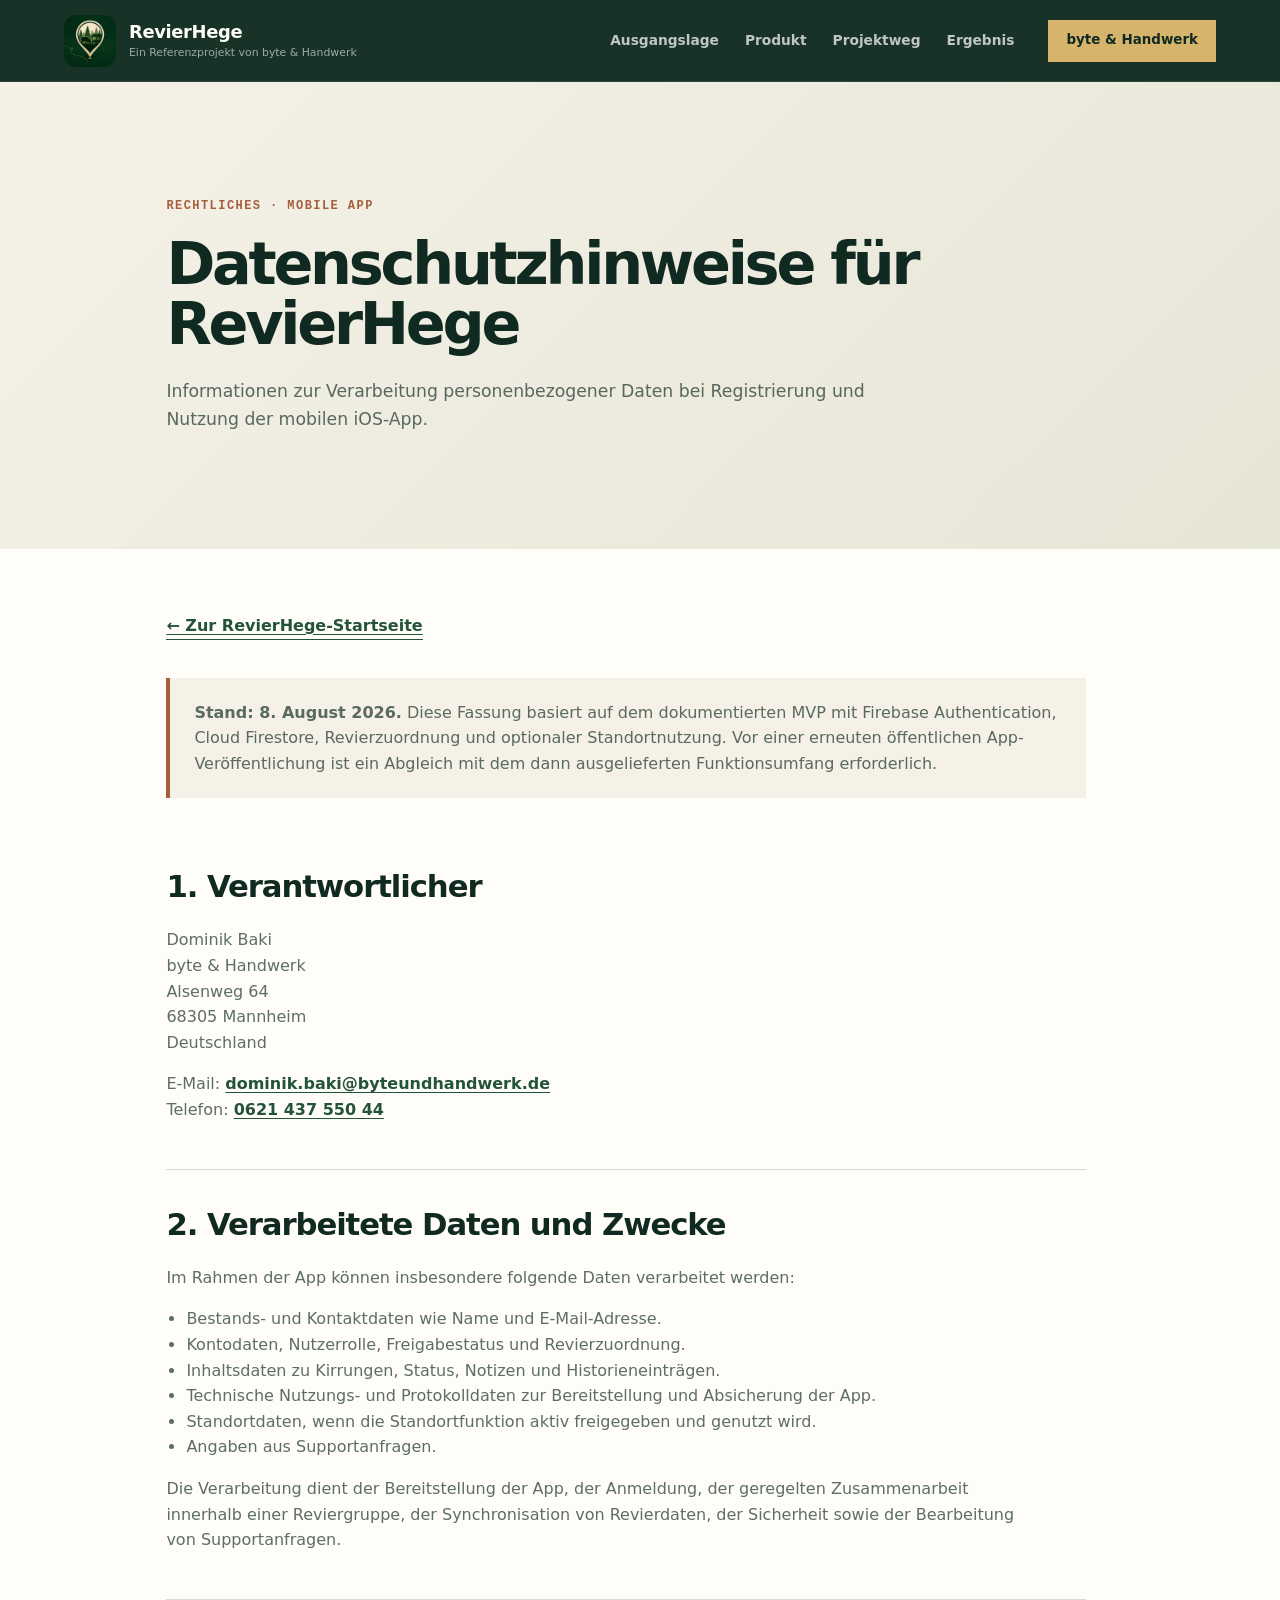
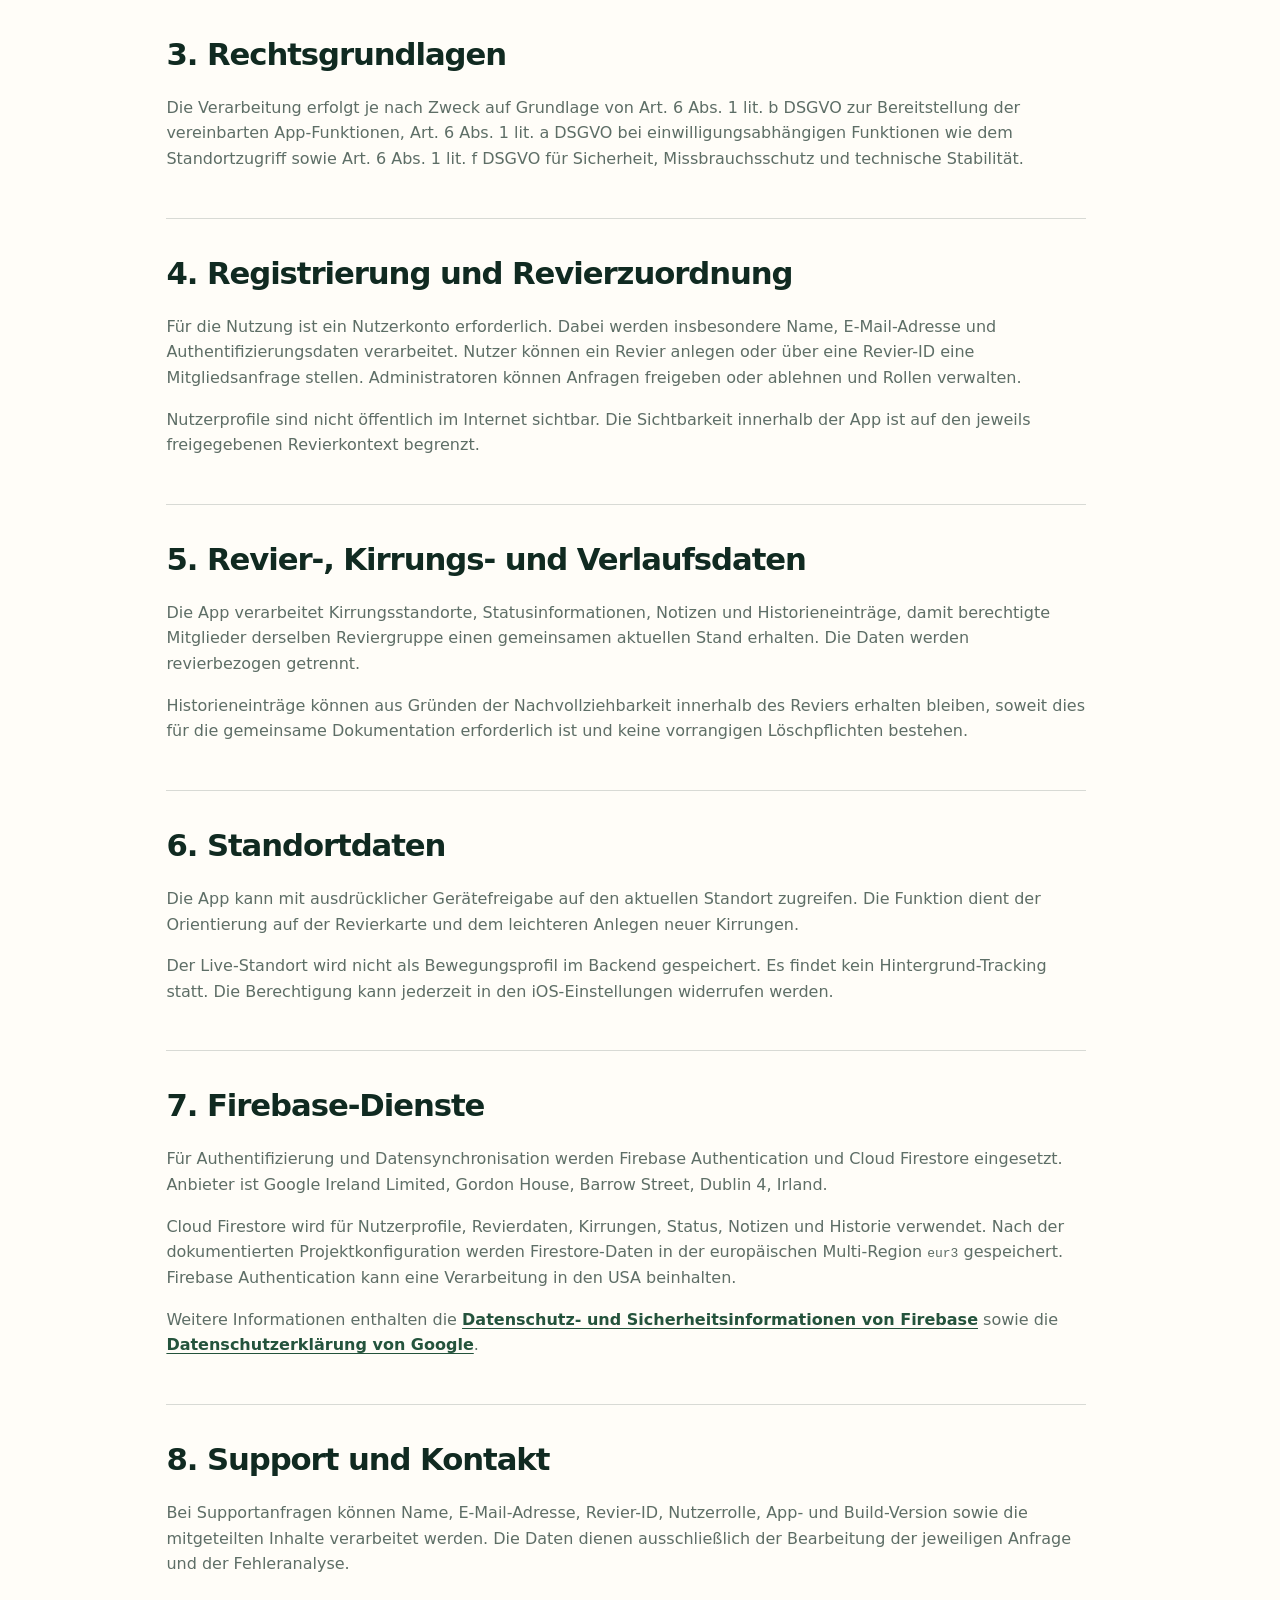
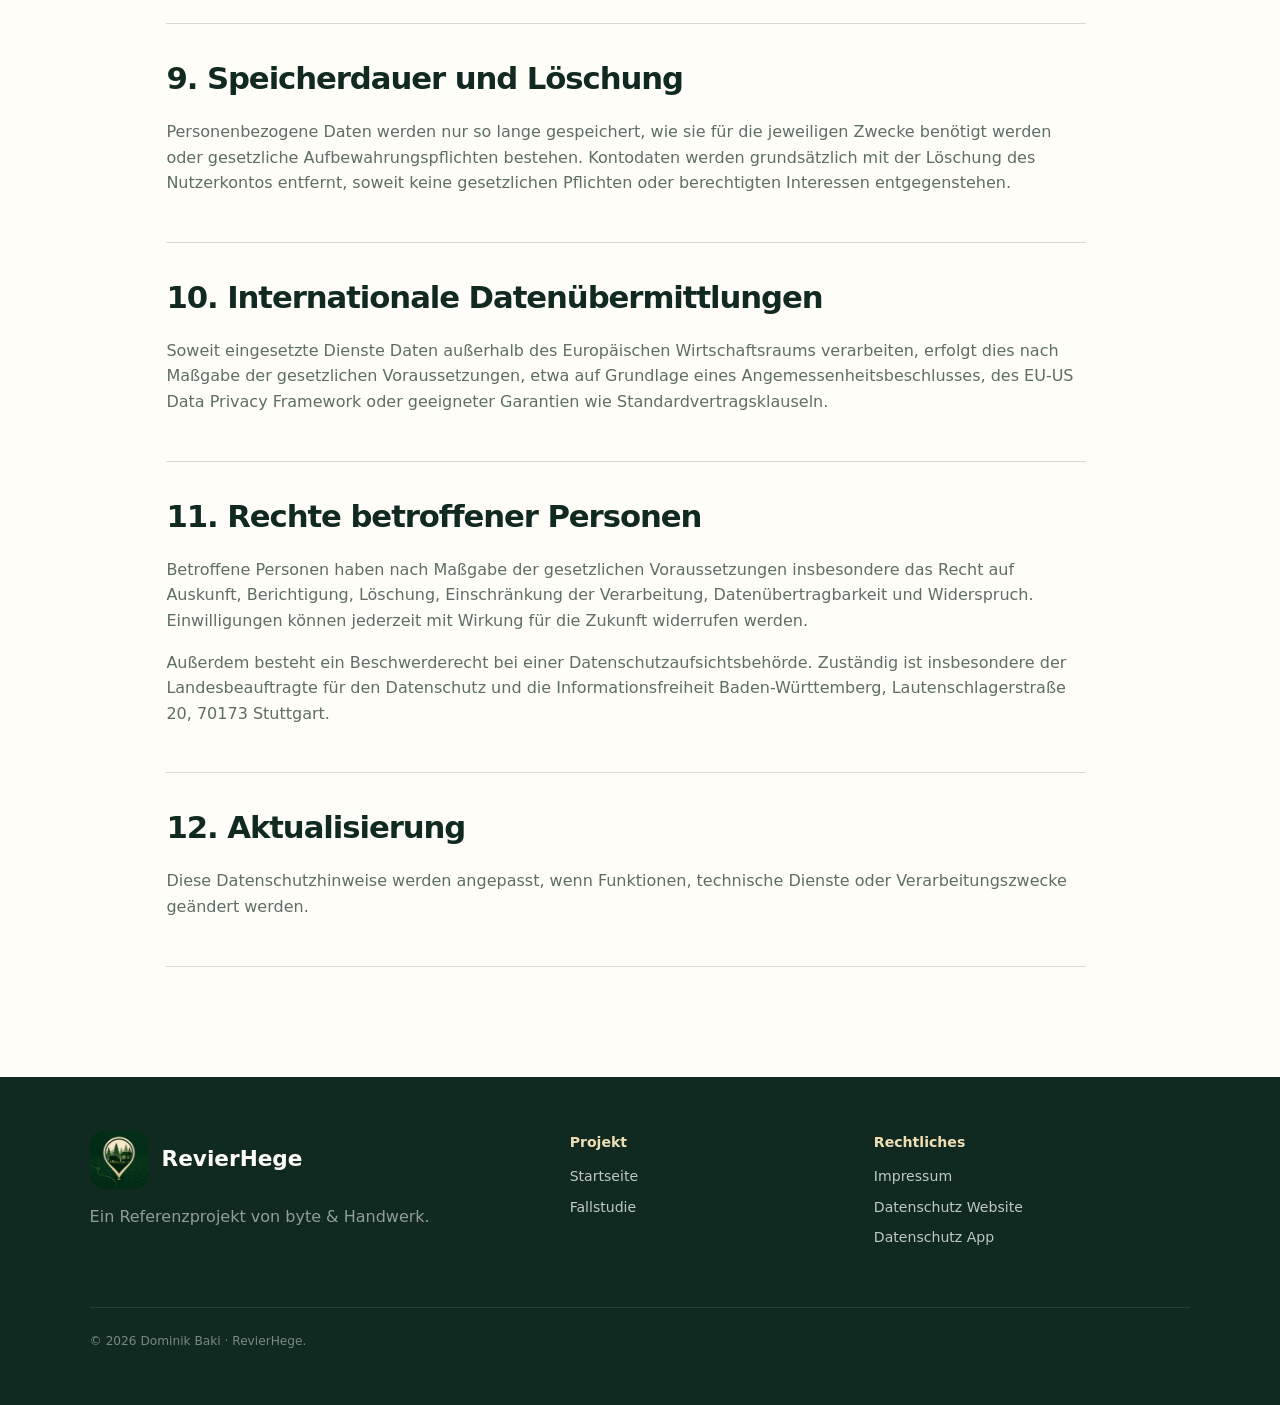
==== app-datenschutz.html @ baf779a4 "feat: build RevierHege reference landing page" ====
<!doctype html>
<html lang="de">
  <head>
    <meta charset="utf-8">
    <meta name="viewport" content="width=device-width, initial-scale=1">
    <title>Datenschutz App | RevierHege</title>
    <meta name="description" content="Datenschutzhinweise für die mobile App RevierHege.">
    <meta name="robots" content="noindex, nofollow">
    <meta name="theme-color" content="#102a21">
    <link rel="icon" type="image/png" href="assets/images/revierhege-icon.png">
    <link rel="stylesheet" href="assets/styles.css?v=20260808-1">
    <script src="assets/site.js" defer></script>
  </head>
  <body>
    <a class="skip-link" href="#main-content">Zum Hauptinhalt springen</a>
    <header class="site-header">
      <a class="brand" href="index.html" aria-label="RevierHege Startseite"><img src="assets/images/revierhege-icon.png" alt=""><span><strong>RevierHege</strong><small>Ein Referenzprojekt von byte &amp; Handwerk</small></span></a>
      <nav class="desktop-nav" aria-label="Hauptnavigation"><a href="index.html#ausgangslage">Ausgangslage</a><a href="index.html#produkt">Produkt</a><a href="index.html#projektweg">Projektweg</a><a href="index.html#ergebnis">Ergebnis</a></nav>
      <a class="button button-small" href="https://byteundhandwerk.de/" target="_blank" rel="noopener noreferrer">byte &amp; Handwerk</a>
      <button class="nav-toggle" type="button" data-nav-toggle aria-label="Menü öffnen" aria-expanded="false"><span></span></button>
    </header>
    <nav class="mobile-nav" data-mobile-nav aria-label="Mobile Navigation" aria-hidden="true"><a href="index.html">Startseite</a><a href="impressum.html">Impressum</a><a href="datenschutz.html">Datenschutz Website</a></nav>

    <main id="main-content">
      <header class="legal-hero">
        <p class="eyebrow">Rechtliches · Mobile App</p>
        <h1>Datenschutzhinweise für RevierHege</h1>
        <p>Informationen zur Verarbeitung personenbezogener Daten bei Registrierung und Nutzung der mobilen iOS-App.</p>
      </header>
      <div class="legal-main">
        <article class="legal-content">
          <a class="legal-back" href="index.html">← Zur RevierHege-Startseite</a>
          <p class="legal-notice"><strong>Stand: 8. August 2026.</strong> Diese Fassung basiert auf dem dokumentierten MVP mit Firebase Authentication, Cloud Firestore, Revierzuordnung und optionaler Standortnutzung. Vor einer erneuten öffentlichen App-Veröffentlichung ist ein Abgleich mit dem dann ausgelieferten Funktionsumfang erforderlich.</p>

          <section>
            <h2>1. Verantwortlicher</h2>
            <p>Dominik Baki<br>byte &amp; Handwerk<br>Alsenweg 64<br>68305 Mannheim<br>Deutschland</p>
            <p>E-Mail: <a href="mailto:dominik.baki@byteundhandwerk.de">dominik.baki@byteundhandwerk.de</a><br>Telefon: <a href="tel:+4962143755044">0621 437 550 44</a></p>
          </section>

          <section>
            <h2>2. Verarbeitete Daten und Zwecke</h2>
            <p>Im Rahmen der App können insbesondere folgende Daten verarbeitet werden:</p>
            <ul>
              <li>Bestands- und Kontaktdaten wie Name und E-Mail-Adresse.</li>
              <li>Kontodaten, Nutzerrolle, Freigabestatus und Revierzuordnung.</li>
              <li>Inhaltsdaten zu Kirrungen, Status, Notizen und Historieneinträgen.</li>
              <li>Technische Nutzungs- und Protokolldaten zur Bereitstellung und Absicherung der App.</li>
              <li>Standortdaten, wenn die Standortfunktion aktiv freigegeben und genutzt wird.</li>
              <li>Angaben aus Supportanfragen.</li>
            </ul>
            <p>Die Verarbeitung dient der Bereitstellung der App, der Anmeldung, der geregelten Zusammenarbeit innerhalb einer Reviergruppe, der Synchronisation von Revierdaten, der Sicherheit sowie der Bearbeitung von Supportanfragen.</p>
          </section>

          <section>
            <h2>3. Rechtsgrundlagen</h2>
            <p>Die Verarbeitung erfolgt je nach Zweck auf Grundlage von Art. 6 Abs. 1 lit. b DSGVO zur Bereitstellung der vereinbarten App-Funktionen, Art. 6 Abs. 1 lit. a DSGVO bei einwilligungsabhängigen Funktionen wie dem Standortzugriff sowie Art. 6 Abs. 1 lit. f DSGVO für Sicherheit, Missbrauchsschutz und technische Stabilität.</p>
          </section>

          <section>
            <h2>4. Registrierung und Revierzuordnung</h2>
            <p>Für die Nutzung ist ein Nutzerkonto erforderlich. Dabei werden insbesondere Name, E-Mail-Adresse und Authentifizierungsdaten verarbeitet. Nutzer können ein Revier anlegen oder über eine Revier-ID eine Mitgliedsanfrage stellen. Administratoren können Anfragen freigeben oder ablehnen und Rollen verwalten.</p>
            <p>Nutzerprofile sind nicht öffentlich im Internet sichtbar. Die Sichtbarkeit innerhalb der App ist auf den jeweils freigegebenen Revierkontext begrenzt.</p>
          </section>

          <section>
            <h2>5. Revier-, Kirrungs- und Verlaufsdaten</h2>
            <p>Die App verarbeitet Kirrungsstandorte, Statusinformationen, Notizen und Historieneinträge, damit berechtigte Mitglieder derselben Reviergruppe einen gemeinsamen aktuellen Stand erhalten. Die Daten werden revierbezogen getrennt.</p>
            <p>Historieneinträge können aus Gründen der Nachvollziehbarkeit innerhalb des Reviers erhalten bleiben, soweit dies für die gemeinsame Dokumentation erforderlich ist und keine vorrangigen Löschpflichten bestehen.</p>
          </section>

          <section>
            <h2>6. Standortdaten</h2>
            <p>Die App kann mit ausdrücklicher Gerätefreigabe auf den aktuellen Standort zugreifen. Die Funktion dient der Orientierung auf der Revierkarte und dem leichteren Anlegen neuer Kirrungen.</p>
            <p>Der Live-Standort wird nicht als Bewegungsprofil im Backend gespeichert. Es findet kein Hintergrund-Tracking statt. Die Berechtigung kann jederzeit in den iOS-Einstellungen widerrufen werden.</p>
          </section>

          <section>
            <h2>7. Firebase-Dienste</h2>
            <p>Für Authentifizierung und Datensynchronisation werden Firebase Authentication und Cloud Firestore eingesetzt. Anbieter ist Google Ireland Limited, Gordon House, Barrow Street, Dublin 4, Irland.</p>
            <p>Cloud Firestore wird für Nutzerprofile, Revierdaten, Kirrungen, Status, Notizen und Historie verwendet. Nach der dokumentierten Projektkonfiguration werden Firestore-Daten in der europäischen Multi-Region <code>eur3</code> gespeichert. Firebase Authentication kann eine Verarbeitung in den USA beinhalten.</p>
            <p>Weitere Informationen enthalten die <a href="https://firebase.google.com/support/privacy" target="_blank" rel="noopener noreferrer">Datenschutz- und Sicherheitsinformationen von Firebase</a> sowie die <a href="https://policies.google.com/privacy?hl=de" target="_blank" rel="noopener noreferrer">Datenschutzerklärung von Google</a>.</p>
          </section>

          <section>
            <h2>8. Support und Kontakt</h2>
            <p>Bei Supportanfragen können Name, E-Mail-Adresse, Revier-ID, Nutzerrolle, App- und Build-Version sowie die mitgeteilten Inhalte verarbeitet werden. Die Daten dienen ausschließlich der Bearbeitung der jeweiligen Anfrage und der Fehleranalyse.</p>
          </section>

          <section>
            <h2>9. Speicherdauer und Löschung</h2>
            <p>Personenbezogene Daten werden nur so lange gespeichert, wie sie für die jeweiligen Zwecke benötigt werden oder gesetzliche Aufbewahrungspflichten bestehen. Kontodaten werden grundsätzlich mit der Löschung des Nutzerkontos entfernt, soweit keine gesetzlichen Pflichten oder berechtigten Interessen entgegenstehen.</p>
          </section>

          <section>
            <h2>10. Internationale Datenübermittlungen</h2>
            <p>Soweit eingesetzte Dienste Daten außerhalb des Europäischen Wirtschaftsraums verarbeiten, erfolgt dies nach Maßgabe der gesetzlichen Voraussetzungen, etwa auf Grundlage eines Angemessenheitsbeschlusses, des EU-US Data Privacy Framework oder geeigneter Garantien wie Standardvertragsklauseln.</p>
          </section>

          <section>
            <h2>11. Rechte betroffener Personen</h2>
            <p>Betroffene Personen haben nach Maßgabe der gesetzlichen Voraussetzungen insbesondere das Recht auf Auskunft, Berichtigung, Löschung, Einschränkung der Verarbeitung, Datenübertragbarkeit und Widerspruch. Einwilligungen können jederzeit mit Wirkung für die Zukunft widerrufen werden.</p>
            <p>Außerdem besteht ein Beschwerderecht bei einer Datenschutzaufsichtsbehörde. Zuständig ist insbesondere der Landesbeauftragte für den Datenschutz und die Informationsfreiheit Baden-Württemberg, Lautenschlagerstraße 20, 70173 Stuttgart.</p>
          </section>

          <section>
            <h2>12. Aktualisierung</h2>
            <p>Diese Datenschutzhinweise werden angepasst, wenn Funktionen, technische Dienste oder Verarbeitungszwecke geändert werden.</p>
          </section>
        </article>
      </div>
    </main>

    <footer class="site-footer">
      <div class="footer-brand"><div class="footer-mark"><img src="assets/images/revierhege-icon.png" alt=""><strong>RevierHege</strong></div><p>Ein Referenzprojekt von byte &amp; Handwerk.</p></div>
      <div class="footer-links"><strong>Projekt</strong><a href="index.html">Startseite</a><a href="https://byteundhandwerk.de/referenz-revierhege.html">Fallstudie</a></div>
      <div class="footer-links"><strong>Rechtliches</strong><a href="impressum.html">Impressum</a><a href="datenschutz.html">Datenschutz Website</a><a href="app-datenschutz.html" aria-current="page">Datenschutz App</a></div>
      <div class="footer-meta">© <span data-current-year>2026</span> Dominik Baki · RevierHege.</div>
    </footer>
  </body>
</html>
---- assets/styles.css ----
:root {
  --ink: #102a21;
  --ink-soft: #17392e;
  --paper: #f5f1e7;
  --paper-deep: #e6e6d7;
  --white: #fffdf8;
  --forest: #24533c;
  --forest-light: #52765b;
  --rust: #a65f3d;
  --gold: #d6b46b;
  --gold-soft: #f1dfb4;
  --line: rgba(16, 42, 33, 0.16);
  --muted: rgba(16, 42, 33, 0.68);
  --shadow: 0 28px 80px rgba(16, 42, 33, 0.18);
}

* {
  box-sizing: border-box;
}

html {
  scroll-behavior: smooth;
}

body {
  margin: 0;
  background: var(--paper);
  color: var(--ink);
  font-family: ui-sans-serif, system-ui, -apple-system, BlinkMacSystemFont, "Segoe UI", sans-serif;
  line-height: 1.6;
  text-rendering: optimizeLegibility;
}

body.nav-open {
  overflow: hidden;
}

img {
  display: block;
  max-width: 100%;
}

a {
  color: inherit;
  text-decoration: none;
}

button {
  font: inherit;
}

button,
a {
  -webkit-tap-highlight-color: transparent;
}

:focus-visible {
  outline: 3px solid var(--gold);
  outline-offset: 4px;
}

h1,
h2,
h3,
p,
blockquote {
  text-wrap: pretty;
}

.skip-link {
  position: fixed;
  z-index: 300;
  top: -80px;
  left: 16px;
  padding: 10px 16px;
  background: var(--white);
  color: var(--ink);
  font-weight: 800;
  transition: top 160ms ease;
}

.skip-link:focus {
  top: 14px;
}

.site-header {
  position: sticky;
  z-index: 100;
  top: 0;
  display: grid;
  grid-template-columns: minmax(260px, 1fr) auto auto;
  align-items: center;
  gap: 34px;
  min-height: 82px;
  padding: 10px clamp(22px, 5vw, 72px);
  border-bottom: 1px solid rgba(255, 255, 255, 0.1);
  background: rgba(16, 42, 33, 0.96);
  color: var(--white);
  backdrop-filter: blur(14px);
}

.brand {
  display: flex;
  width: fit-content;
  align-items: center;
  gap: 13px;
}

.brand img {
  width: 52px;
  height: 52px;
  border-radius: 12px;
}

.brand span {
  display: flex;
  flex-direction: column;
  line-height: 1.1;
}

.brand strong {
  font-size: 1.12rem;
  letter-spacing: -0.02em;
}

.brand small {
  margin-top: 5px;
  color: rgba(255, 255, 255, 0.58);
  font-size: 0.68rem;
}

.desktop-nav {
  display: flex;
  align-items: center;
  gap: 26px;
  color: rgba(255, 255, 255, 0.72);
  font-size: 0.86rem;
  font-weight: 700;
}

.desktop-nav a:hover {
  color: var(--gold-soft);
}

.nav-toggle {
  display: none;
  width: 44px;
  height: 44px;
  padding: 0;
  border: 1px solid rgba(255, 255, 255, 0.18);
  background: transparent;
  color: var(--white);
  cursor: pointer;
}

.nav-toggle span,
.nav-toggle::before,
.nav-toggle::after {
  display: block;
  width: 20px;
  height: 2px;
  margin: 4px auto;
  background: currentColor;
  content: "";
  transition: transform 160ms ease, opacity 160ms ease;
}

.nav-toggle[aria-expanded="true"] span {
  opacity: 0;
}

.nav-toggle[aria-expanded="true"]::before {
  transform: translateY(6px) rotate(45deg);
}

.nav-toggle[aria-expanded="true"]::after {
  transform: translateY(-6px) rotate(-45deg);
}

.mobile-nav {
  position: fixed;
  z-index: 90;
  inset: 82px 0 auto;
  display: none;
  padding: 24px;
  background: var(--ink);
  color: var(--white);
  box-shadow: 0 24px 60px rgba(16, 42, 33, 0.34);
}

.mobile-nav.is-open {
  display: grid;
  gap: 8px;
}

.mobile-nav a {
  padding: 13px 4px;
  border-bottom: 1px solid rgba(255, 255, 255, 0.1);
  font-weight: 700;
}

.button {
  display: inline-flex;
  min-height: 50px;
  align-items: center;
  justify-content: center;
  padding: 12px 22px;
  border: 1px solid var(--ink);
  background: var(--ink);
  color: var(--white);
  font-weight: 780;
  line-height: 1.2;
  text-align: center;
  transition: transform 160ms ease, background 160ms ease, color 160ms ease, border-color 160ms ease;
}

.button:hover {
  transform: translateY(-2px);
  border-color: var(--rust);
  background: var(--rust);
}

.button-small {
  min-height: 42px;
  padding: 9px 17px;
  border-color: var(--gold);
  background: var(--gold);
  color: var(--ink);
  font-size: 0.84rem;
}

.button-small:hover {
  border-color: var(--gold-soft);
  background: var(--gold-soft);
  color: var(--ink);
}

.button-outline {
  background: transparent;
  color: var(--ink);
}

.button-outline:hover {
  color: var(--white);
}

.button-light {
  border-color: var(--white);
  background: var(--white);
  color: var(--ink);
}

.button-light:hover {
  border-color: var(--gold-soft);
  background: var(--gold-soft);
  color: var(--ink);
}

.button-ghost-light {
  border-color: rgba(255, 255, 255, 0.55);
  background: transparent;
  color: var(--white);
}

.eyebrow {
  margin: 0 0 18px;
  color: var(--rust);
  font-family: ui-monospace, SFMono-Regular, Menlo, Monaco, Consolas, monospace;
  font-size: 0.75rem;
  font-weight: 800;
  letter-spacing: 0.12em;
  text-transform: uppercase;
}

.eyebrow-light {
  color: var(--gold-soft);
}

.hero {
  position: relative;
  display: grid;
  grid-template-columns: minmax(0, 1.04fr) minmax(390px, 0.96fr);
  gap: clamp(52px, 8vw, 118px);
  min-height: calc(100vh - 82px);
  align-items: center;
  overflow: hidden;
  padding: clamp(76px, 9vw, 138px) clamp(24px, 7vw, 120px);
  background:
    radial-gradient(circle at 85% 12%, rgba(82, 118, 91, 0.25), transparent 28%),
    linear-gradient(135deg, #faf7ef 0%, #eef0e5 62%, #d7decf 100%);
}

.hero::after {
  position: absolute;
  right: -98px;
  bottom: -130px;
  width: 330px;
  height: 330px;
  border: 1px solid rgba(16, 42, 33, 0.1);
  border-radius: 50%;
  box-shadow: 0 0 0 58px rgba(255, 255, 255, 0.16), 0 0 0 116px rgba(255, 255, 255, 0.1);
  content: "";
}

.hero-copy,
.brand-stage {
  position: relative;
  z-index: 1;
}

.hero h1 {
  max-width: 880px;
  margin: 0;
  font-size: clamp(3.3rem, 6.2vw, 6.5rem);
  line-height: 0.96;
  letter-spacing: -0.064em;
}

.hero h1 span {
  display: block;
  margin-top: 12px;
  color: var(--forest);
}

.hero-lead {
  max-width: 730px;
  margin: 30px 0 0;
  color: var(--muted);
  font-size: clamp(1.08rem, 1.5vw, 1.32rem);
}

.hero-actions {
  display: flex;
  flex-wrap: wrap;
  align-items: center;
  gap: 14px;
  margin-top: 34px;
}

.hero-actions-centered {
  justify-content: center;
}

.trust-list {
  display: flex;
  flex-wrap: wrap;
  gap: 10px 22px;
  margin: 32px 0 0;
  padding: 0;
  color: var(--muted);
  font-size: 0.87rem;
  list-style: none;
}

.trust-list li::before {
  margin-right: 8px;
  color: var(--rust);
  content: "•";
}

.brand-stage {
  padding: 24px;
  border: 1px solid rgba(255, 255, 255, 0.14);
  background: var(--ink);
  color: var(--white);
  box-shadow: var(--shadow);
  transform: rotate(1deg);
}

.brand-stage img {
  width: 100%;
  aspect-ratio: 1;
  margin-top: 20px;
  object-fit: cover;
}

.stage-label,
.stage-footer {
  font-family: ui-monospace, SFMono-Regular, Menlo, Monaco, Consolas, monospace;
  font-size: 0.68rem;
  letter-spacing: 0.07em;
  text-transform: uppercase;
}

.stage-label {
  color: rgba(255, 255, 255, 0.62);
}

.stage-footer {
  display: flex;
  justify-content: space-between;
  gap: 18px;
  margin-top: 18px;
  color: rgba(255, 255, 255, 0.48);
}

.stage-footer strong {
  color: var(--gold-soft);
}

.project-stats {
  display: grid;
  grid-template-columns: repeat(4, 1fr);
  background: var(--ink);
  color: var(--white);
}

.project-stats div {
  display: flex;
  min-height: 110px;
  align-items: baseline;
  justify-content: center;
  gap: 10px;
  padding: 20px;
  border-right: 1px solid rgba(255, 255, 255, 0.12);
  text-align: center;
}

.project-stats div:last-child {
  border-right: 0;
}

.project-stats strong {
  color: var(--gold);
  font-size: 1.65rem;
  letter-spacing: -0.05em;
}

.project-stats span {
  color: rgba(255, 255, 255, 0.62);
  font-size: 0.74rem;
  font-weight: 760;
  letter-spacing: 0.05em;
  text-transform: uppercase;
}

.section {
  padding: clamp(82px, 10vw, 148px) clamp(24px, 7vw, 120px);
}

.section-white {
  background: var(--white);
}

.section-paper {
  background: var(--paper);
}

.section-deep {
  background: var(--paper-deep);
}

.section-dark {
  background: var(--ink);
  color: var(--white);
}

.section-heading {
  max-width: 900px;
}

.section-heading h2,
.result-copy h2,
.legal-hero h1,
.cta h2 {
  margin: 0;
  font-size: clamp(2.35rem, 4.6vw, 4.7rem);
  line-height: 1.02;
  letter-spacing: -0.055em;
}

.section-heading > p:last-child,
.product-copy > p,
.result-copy > p {
  margin: 25px 0 0;
  color: var(--muted);
  font-size: 1.05rem;
}

.section-dark .section-heading > p:last-child {
  color: rgba(255, 255, 255, 0.62);
}

.problem-grid,
.method-grid {
  display: grid;
  grid-template-columns: repeat(3, 1fr);
  gap: 18px;
  margin-top: 58px;
}

.problem-grid article,
.method-grid article {
  min-height: 280px;
  padding: 30px;
  border: 1px solid var(--line);
  background: var(--paper);
}

.problem-grid .accent-card {
  background: var(--rust);
  color: var(--white);
}

.card-number,
.method-grid span {
  color: var(--rust);
  font-family: ui-monospace, SFMono-Regular, Menlo, Monaco, Consolas, monospace;
  font-size: 0.75rem;
  font-weight: 800;
}

.accent-card .card-number {
  color: var(--gold-soft);
}

.problem-grid h3,
.method-grid h3 {
  margin: 66px 0 14px;
  font-size: 1.8rem;
  letter-spacing: -0.04em;
}

.problem-grid p,
.method-grid p {
  margin: 0;
  color: var(--muted);
}

.problem-grid .accent-card p {
  color: rgba(255, 255, 255, 0.76);
}

.product-layout {
  display: grid;
  grid-template-columns: minmax(330px, 0.8fr) minmax(0, 1.2fr);
  gap: clamp(58px, 9vw, 140px);
  align-items: center;
}

.app-preview {
  text-align: center;
}

.app-preview > p {
  margin: 18px 0 0;
  color: var(--muted);
  font-family: ui-monospace, SFMono-Regular, Menlo, Monaco, Consolas, monospace;
  font-size: 0.68rem;
  letter-spacing: 0.08em;
  text-transform: uppercase;
}

.phone-frame {
  width: min(390px, 100%);
  margin: 0 auto;
  padding: 14px;
  border: 9px solid #0a1713;
  border-radius: 46px;
  background: #0a1713;
  box-shadow: 20px 26px 0 rgba(36, 83, 60, 0.18), var(--shadow);
}

.phone-top,
.phone-nav {
  display: flex;
  align-items: center;
  justify-content: space-between;
  background: #f9f7ef;
  color: var(--ink);
  font-size: 0.65rem;
}

.phone-top {
  padding: 15px 18px 12px;
  border-radius: 28px 28px 0 0;
}

.phone-top strong {
  font-size: 0.9rem;
}

.phone-nav {
  padding: 14px 22px 16px;
  border-radius: 0 0 28px 28px;
  color: var(--forest);
  font-weight: 760;
}

.map-screen {
  position: relative;
  min-height: 520px;
  overflow: hidden;
  background:
    radial-gradient(circle at 18% 23%, rgba(82, 118, 91, 0.25) 0 6%, transparent 7%),
    radial-gradient(circle at 76% 34%, rgba(82, 118, 91, 0.22) 0 9%, transparent 10%),
    linear-gradient(118deg, transparent 47%, rgba(214, 180, 107, 0.36) 48% 51%, transparent 52%),
    #dce4d3;
}

.map-line {
  position: absolute;
  border: 2px solid rgba(36, 83, 60, 0.26);
  border-radius: 50%;
}

.map-line-one {
  inset: 28px -92px 170px 48px;
  transform: rotate(-12deg);
}

.map-line-two {
  inset: 150px 80px 88px -96px;
  transform: rotate(18deg);
}

.station {
  position: absolute;
  display: grid;
  width: 42px;
  height: 42px;
  place-items: center;
  border: 4px solid var(--white);
  border-radius: 50%;
  background: var(--forest);
  color: var(--white);
  font-weight: 850;
  box-shadow: 0 7px 18px rgba(16, 42, 33, 0.24);
}

.station-one {
  top: 76px;
  left: 72px;
}

.station-two {
  top: 178px;
  right: 66px;
}

.station-three {
  top: 285px;
  left: 122px;
}

.station.is-empty {
  background: var(--rust);
}

.map-summary {
  position: absolute;
  right: 18px;
  bottom: 20px;
  left: 18px;
  display: flex;
  flex-direction: column;
  align-items: flex-start;
  padding: 20px;
  border: 1px solid rgba(255, 255, 255, 0.72);
  border-radius: 16px;
  background: rgba(255, 253, 248, 0.94);
  color: var(--ink);
  text-align: left;
  box-shadow: 0 16px 30px rgba(16, 42, 33, 0.16);
}

.map-summary small {
  color: var(--rust);
  font-family: ui-monospace, SFMono-Regular, Menlo, Monaco, Consolas, monospace;
  font-weight: 800;
  letter-spacing: 0.07em;
  text-transform: uppercase;
}

.map-summary strong {
  margin-top: 8px;
  font-size: 1.25rem;
  line-height: 1.2;
}

.map-summary span {
  margin-top: 12px;
  color: var(--muted);
  font-size: 0.75rem;
}

.map-summary i {
  display: inline-block;
  width: 7px;
  height: 7px;
  margin-right: 7px;
  border-radius: 50%;
  background: #62a66d;
}

.feature-list {
  margin: 42px 0 0;
  padding: 0;
  border-top: 1px solid var(--line);
  list-style: none;
}

.feature-list li {
  display: grid;
  grid-template-columns: 58px 1fr;
  gap: 18px;
  padding: 22px 0;
  border-bottom: 1px solid var(--line);
}

.feature-list > li > span {
  color: var(--rust);
  font-family: ui-monospace, SFMono-Regular, Menlo, Monaco, Consolas, monospace;
  font-weight: 800;
}

.feature-list strong {
  font-size: 1.2rem;
}

.feature-list p {
  margin: 5px 0 0;
  color: var(--muted);
}

.process-layout {
  display: grid;
  grid-template-columns: 0.75fr 1.25fr;
  gap: clamp(52px, 8vw, 120px);
  align-items: start;
}

.process-layout .section-heading {
  position: sticky;
  top: 122px;
}

.process-list {
  border-top: 1px solid rgba(255, 255, 255, 0.16);
}

.process-list article {
  display: grid;
  grid-template-columns: 68px 0.72fr 1.28fr;
  gap: 24px;
  padding: 32px 0;
  border-bottom: 1px solid rgba(255, 255, 255, 0.16);
}

.process-list span {
  color: var(--gold);
  font-family: ui-monospace, SFMono-Regular, Menlo, Monaco, Consolas, monospace;
  font-weight: 800;
}

.process-list h3 {
  margin: 0;
  font-size: 1.55rem;
  letter-spacing: -0.035em;
}

.process-list p {
  margin: 0;
  color: rgba(255, 255, 255, 0.63);
}

.result-layout {
  display: grid;
  grid-template-columns: minmax(300px, 0.85fr) minmax(0, 1.15fr);
  gap: clamp(52px, 9vw, 132px);
  align-items: start;
}

.result-layout blockquote {
  margin: 0;
  padding-left: 28px;
  border-left: 4px solid var(--forest);
  font-size: clamp(2rem, 3.7vw, 3.8rem);
  font-weight: 780;
  line-height: 1.06;
  letter-spacing: -0.05em;
}

.decision-note {
  display: flex;
  flex-direction: column;
  gap: 10px;
  margin-top: 36px;
  padding: 28px;
  background: var(--ink);
  color: var(--white);
}

.decision-note span {
  color: var(--gold-soft);
  font-family: ui-monospace, SFMono-Regular, Menlo, Monaco, Consolas, monospace;
  font-size: 0.72rem;
  font-weight: 800;
  letter-spacing: 0.08em;
  text-transform: uppercase;
}

.decision-note strong {
  font-size: 1.15rem;
}

.cta {
  padding: clamp(90px, 11vw, 166px) clamp(24px, 13vw, 220px);
  background: var(--rust);
  color: var(--white);
  text-align: center;
}

.cta h2 {
  max-width: 980px;
  margin-inline: auto;
}

.cta > p:not(.eyebrow) {
  max-width: 740px;
  margin: 26px auto 0;
  color: rgba(255, 255, 255, 0.76);
  font-size: 1.06rem;
}

.site-footer {
  display: grid;
  grid-template-columns: 1.2fr 0.7fr 0.9fr;
  gap: 58px;
  padding: 54px clamp(24px, 7vw, 120px);
  background: var(--ink);
  color: var(--white);
}

.footer-mark {
  display: flex;
  align-items: center;
  gap: 14px;
}

.footer-mark img {
  width: 58px;
  height: 58px;
  border-radius: 14px;
}

.footer-mark strong {
  font-size: 1.35rem;
}

.footer-brand p {
  margin: 15px 0 0;
  color: rgba(255, 255, 255, 0.54);
}

.footer-links {
  display: flex;
  flex-direction: column;
  align-items: flex-start;
  gap: 8px;
  font-size: 0.88rem;
}

.footer-links strong {
  margin-bottom: 4px;
  color: var(--gold-soft);
}

.footer-links a {
  color: rgba(255, 255, 255, 0.74);
}

.footer-links a:hover,
.footer-meta a:hover {
  color: var(--gold-soft);
}

.footer-meta {
  grid-column: 1 / -1;
  padding-top: 24px;
  border-top: 1px solid rgba(255, 255, 255, 0.1);
  color: rgba(255, 255, 255, 0.44);
  font-size: 0.76rem;
}

.legal-hero {
  padding: clamp(72px, 9vw, 124px) clamp(24px, 13vw, 220px);
  background: linear-gradient(135deg, var(--paper), var(--paper-deep));
}

.legal-hero p:last-child {
  max-width: 760px;
  margin: 24px 0 0;
  color: var(--muted);
  font-size: 1.08rem;
}

.legal-main {
  padding: 64px clamp(24px, 13vw, 220px) 110px;
  background: var(--white);
}

.legal-content {
  max-width: 920px;
}

.legal-notice {
  margin: 0 0 34px;
  padding: 22px 24px;
  border-left: 4px solid var(--rust);
  background: var(--paper);
  color: var(--muted);
}

.legal-content section {
  padding: 30px 0;
  border-bottom: 1px solid var(--line);
}

.legal-content h2 {
  margin: 0 0 14px;
  font-size: clamp(1.45rem, 2.4vw, 2.1rem);
  letter-spacing: -0.035em;
}

.legal-content h3 {
  margin: 24px 0 8px;
  font-size: 1.1rem;
}

.legal-content p,
.legal-content li {
  color: var(--muted);
}

.legal-content a {
  color: var(--forest);
  font-weight: 720;
  text-decoration: underline;
  text-underline-offset: 3px;
}

.legal-content ul {
  padding-left: 20px;
}

.legal-back {
  display: inline-block;
  margin-bottom: 38px;
  border-bottom: 1px solid currentColor;
  font-weight: 760;
}

@media (max-width: 1120px) {
  .site-header {
    grid-template-columns: 1fr auto auto;
  }

  .desktop-nav {
    display: none;
  }

  .nav-toggle {
    display: block;
  }

  .hero {
    grid-template-columns: 1fr 0.8fr;
  }

  .process-layout,
  .result-layout {
    grid-template-columns: 1fr;
  }

  .process-layout .section-heading {
    position: static;
  }
}

@media (max-width: 820px) {
  .site-header > .button {
    display: none;
  }

  .hero,
  .product-layout {
    grid-template-columns: 1fr;
  }

  .brand-stage {
    width: min(600px, 100%);
  }

  .project-stats {
    grid-template-columns: repeat(2, 1fr);
  }

  .project-stats div:nth-child(2) {
    border-right: 0;
  }

  .project-stats div:nth-child(-n + 2) {
    border-bottom: 1px solid rgba(255, 255, 255, 0.12);
  }

  .problem-grid,
  .method-grid {
    grid-template-columns: 1fr;
  }

  .site-footer {
    grid-template-columns: 1fr 1fr;
  }

  .footer-brand {
    grid-column: 1 / -1;
  }
}

@media (max-width: 620px) {
  .site-header {
    min-height: 72px;
    padding: 8px 16px;
  }

  .brand img {
    width: 46px;
    height: 46px;
  }

  .brand small {
    display: none;
  }

  .mobile-nav {
    inset-block-start: 72px;
  }

  .hero,
  .section,
  .legal-hero,
  .legal-main {
    padding-right: 20px;
    padding-left: 20px;
  }

  .hero {
    min-height: auto;
  }

  .hero h1 {
    font-size: clamp(3rem, 15vw, 4.5rem);
  }

  .hero-actions {
    align-items: stretch;
    flex-direction: column;
  }

  .hero-actions .button {
    width: 100%;
  }

  .project-stats div {
    min-height: 120px;
    align-items: center;
    flex-direction: column;
    gap: 2px;
  }

  .brand-stage {
    padding: 16px;
  }

  .stage-footer {
    align-items: flex-start;
    flex-direction: column;
    gap: 5px;
  }

  .phone-frame {
    padding: 8px;
    border-width: 6px;
    border-radius: 36px;
    box-shadow: 10px 14px 0 rgba(36, 83, 60, 0.18), var(--shadow);
  }

  .map-screen {
    min-height: 450px;
  }

  .process-list article {
    grid-template-columns: 45px 1fr;
  }

  .process-list article p {
    grid-column: 2;
  }

  .result-layout blockquote {
    font-size: 2.25rem;
  }

  .site-footer {
    grid-template-columns: 1fr;
    gap: 36px;
  }

  .footer-brand {
    grid-column: auto;
  }
}

@media (prefers-reduced-motion: reduce) {
  html {
    scroll-behavior: auto;
  }

  *,
  *::before,
  *::after {
    scroll-behavior: auto !important;
    transition-duration: 0.01ms !important;
  }
}
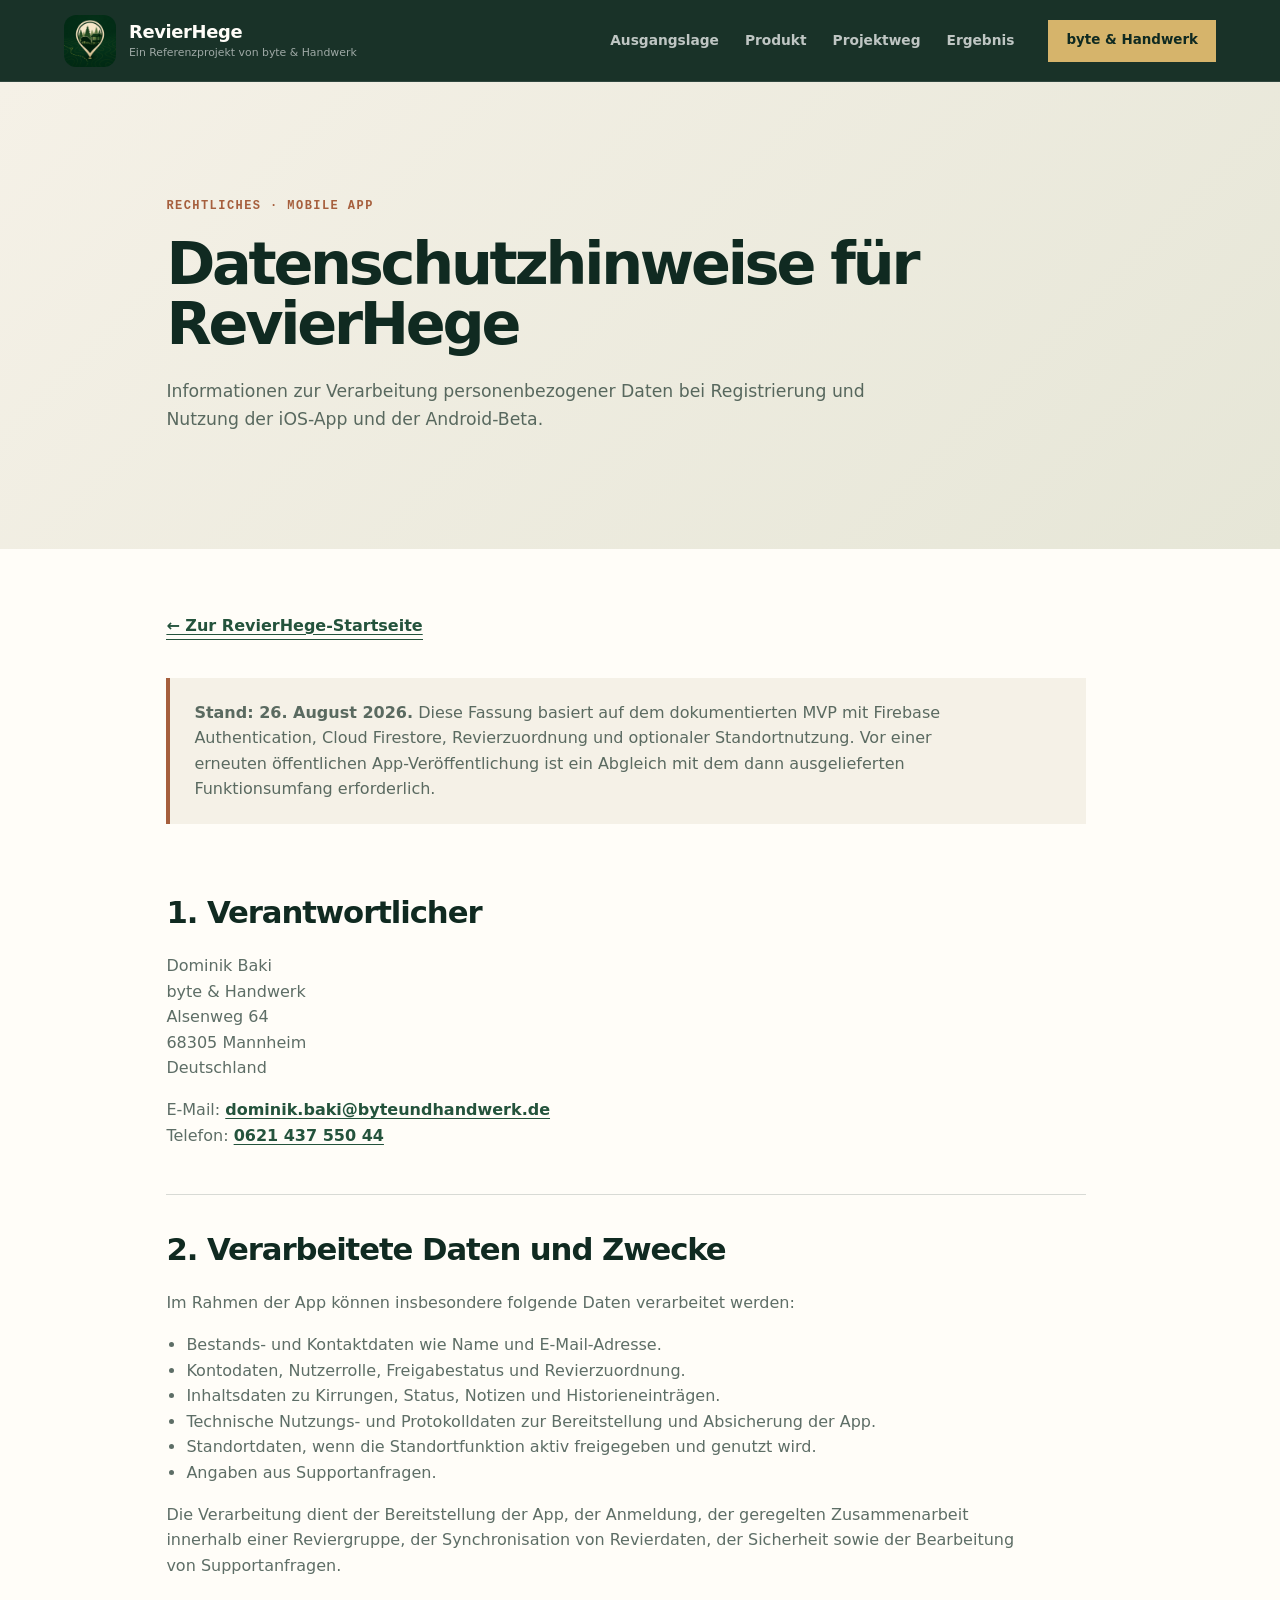
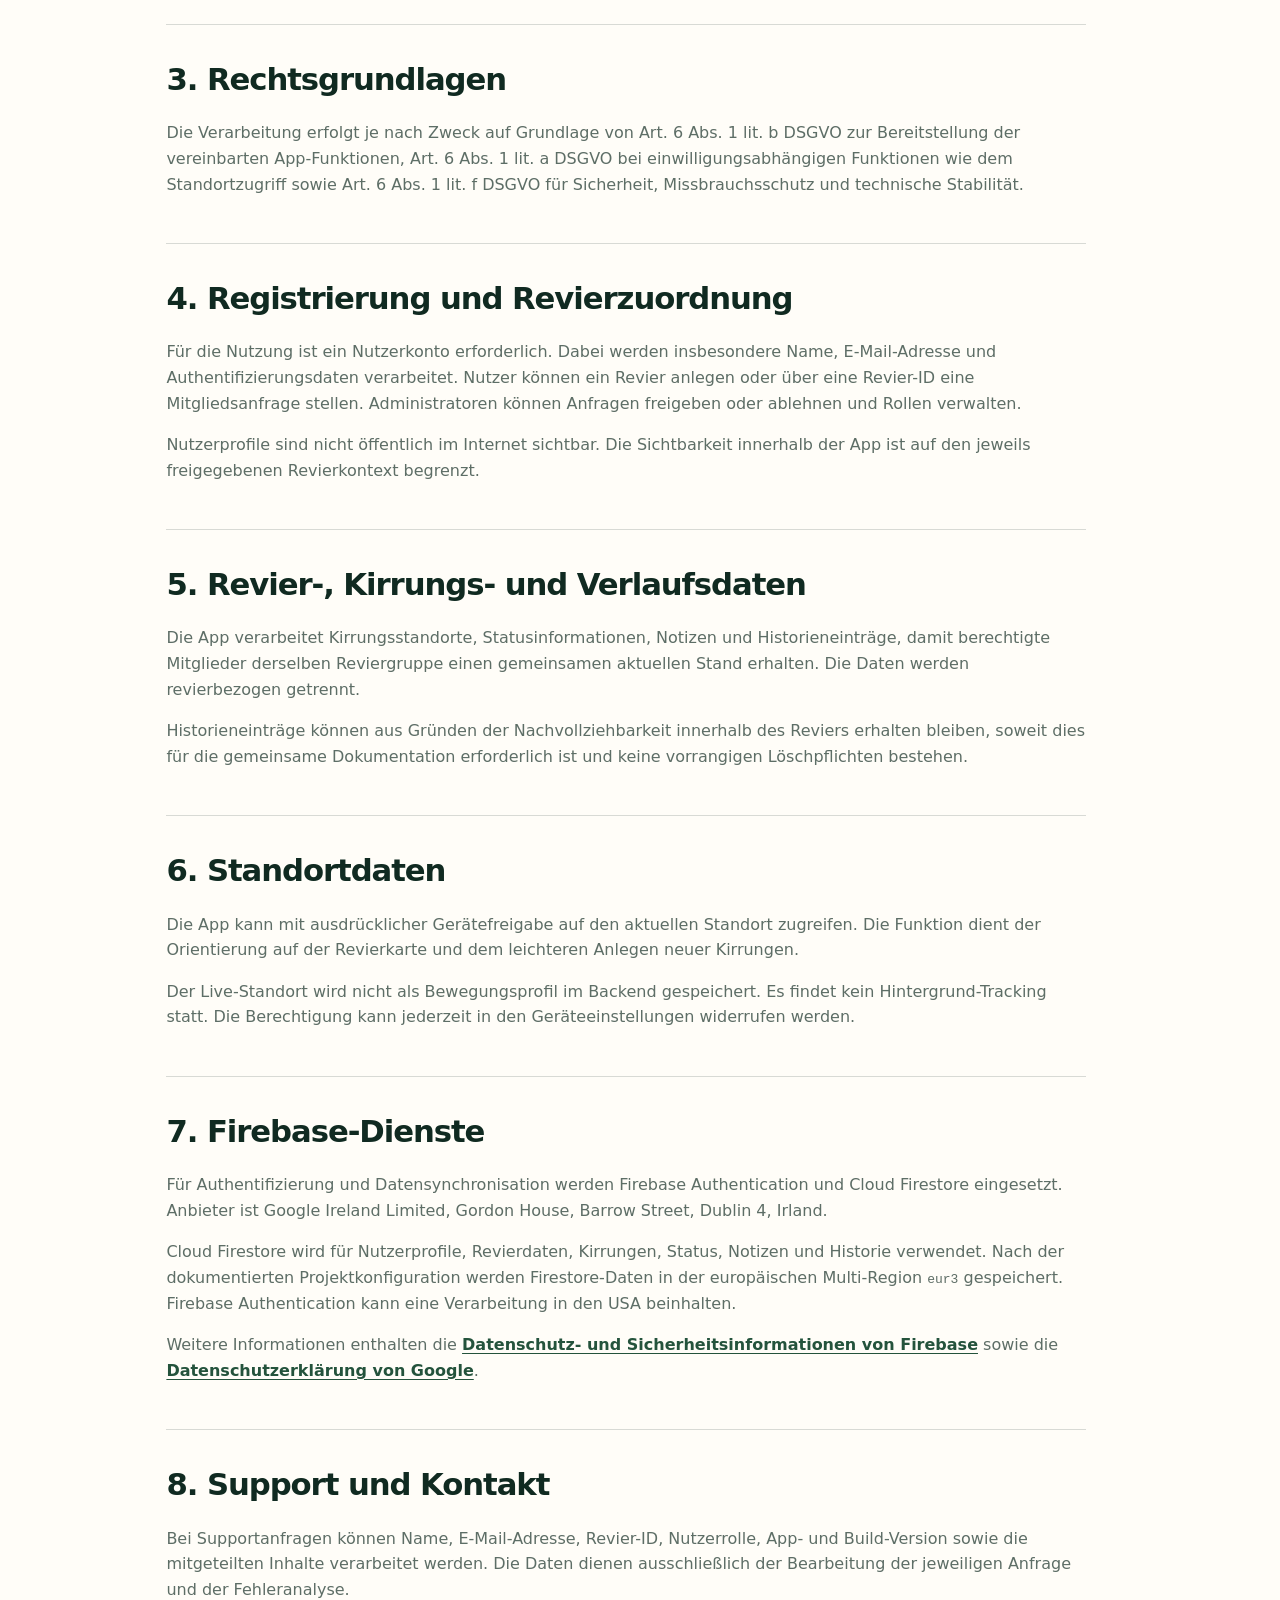
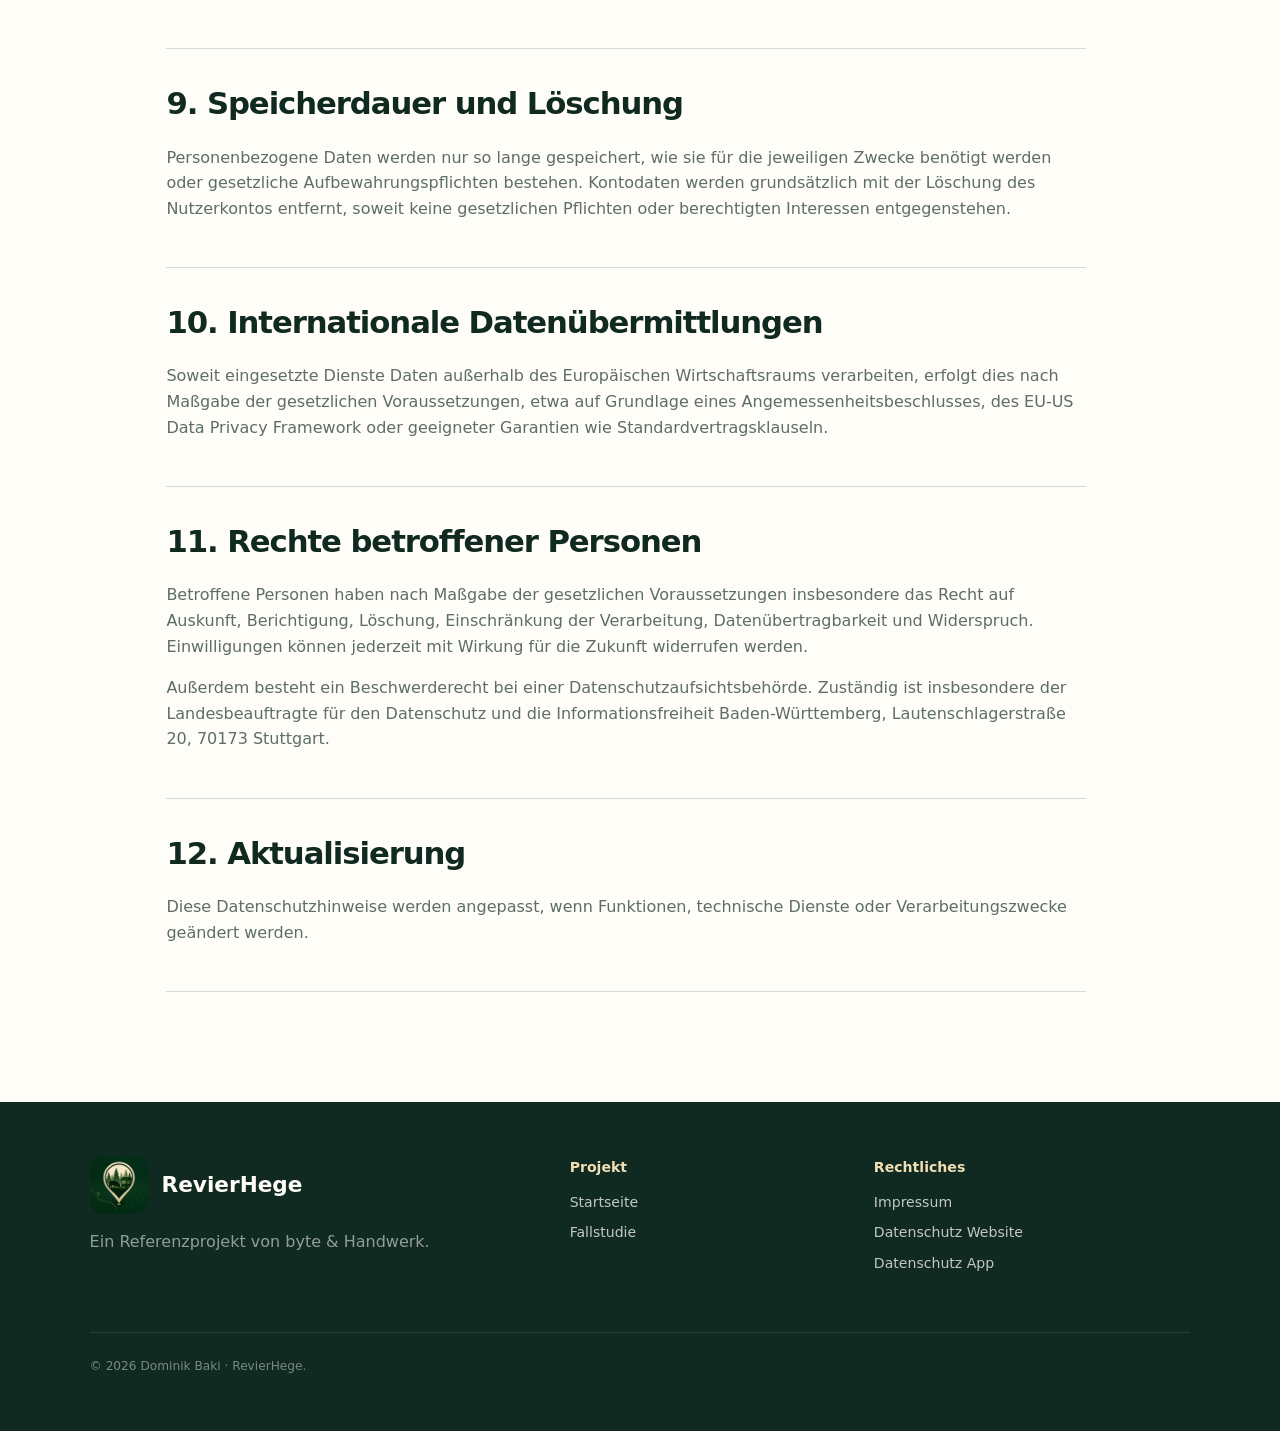
==== commit 8eaf39fb: "feat: add Android beta to website" ====
--- a/app-datenschutz.html
+++ b/app-datenschutz.html
@@ -8,7 +8,7 @@
     <meta name="robots" content="noindex, nofollow">
     <meta name="theme-color" content="#102a21">
     <link rel="icon" type="image/png" href="assets/images/revierhege-icon.png">
-    <link rel="stylesheet" href="assets/styles.css?v=20260808-1">
+    <link rel="stylesheet" href="assets/styles.css?v=20260826-1">
     <script src="assets/site.js" defer></script>
   </head>
   <body>
@@ -25,12 +25,12 @@
       <header class="legal-hero">
         <p class="eyebrow">Rechtliches · Mobile App</p>
         <h1>Datenschutzhinweise für RevierHege</h1>
-        <p>Informationen zur Verarbeitung personenbezogener Daten bei Registrierung und Nutzung der mobilen iOS-App.</p>
+        <p>Informationen zur Verarbeitung personenbezogener Daten bei Registrierung und Nutzung der iOS-App und der Android-Beta.</p>
       </header>
       <div class="legal-main">
         <article class="legal-content">
           <a class="legal-back" href="index.html">← Zur RevierHege-Startseite</a>
-          <p class="legal-notice"><strong>Stand: 8. August 2026.</strong> Diese Fassung basiert auf dem dokumentierten MVP mit Firebase Authentication, Cloud Firestore, Revierzuordnung und optionaler Standortnutzung. Vor einer erneuten öffentlichen App-Veröffentlichung ist ein Abgleich mit dem dann ausgelieferten Funktionsumfang erforderlich.</p>
+          <p class="legal-notice"><strong>Stand: 26. August 2026.</strong> Diese Fassung basiert auf dem dokumentierten MVP mit Firebase Authentication, Cloud Firestore, Revierzuordnung und optionaler Standortnutzung. Vor einer erneuten öffentlichen App-Veröffentlichung ist ein Abgleich mit dem dann ausgelieferten Funktionsumfang erforderlich.</p>
 
           <section>
             <h2>1. Verantwortlicher</h2>
@@ -72,7 +72,7 @@
           <section>
             <h2>6. Standortdaten</h2>
             <p>Die App kann mit ausdrücklicher Gerätefreigabe auf den aktuellen Standort zugreifen. Die Funktion dient der Orientierung auf der Revierkarte und dem leichteren Anlegen neuer Kirrungen.</p>
-            <p>Der Live-Standort wird nicht als Bewegungsprofil im Backend gespeichert. Es findet kein Hintergrund-Tracking statt. Die Berechtigung kann jederzeit in den iOS-Einstellungen widerrufen werden.</p>
+            <p>Der Live-Standort wird nicht als Bewegungsprofil im Backend gespeichert. Es findet kein Hintergrund-Tracking statt. Die Berechtigung kann jederzeit in den Geräteeinstellungen widerrufen werden.</p>
           </section>
 
           <section>
--- a/assets/styles.css
+++ b/assets/styles.css
@@ -24,6 +24,7 @@
 
 body {
   margin: 0;
+  overflow-x: hidden;
   background: var(--paper);
   color: var(--ink);
   font-family: ui-sans-serif, system-ui, -apple-system, BlinkMacSystemFont, "Segoe UI", sans-serif;
@@ -539,10 +540,11 @@
 }
 
 .app-preview {
+  margin: 0;
   text-align: center;
 }
 
-.app-preview > p {
+.app-preview figcaption {
   margin: 18px 0 0;
   color: var(--muted);
   font-family: ui-monospace, SFMono-Regular, Menlo, Monaco, Consolas, monospace;
@@ -554,143 +556,17 @@
 .phone-frame {
   width: min(390px, 100%);
   margin: 0 auto;
-  padding: 14px;
+  overflow: hidden;
   border: 9px solid #0a1713;
-  border-radius: 46px;
+  border-radius: 54px;
   background: #0a1713;
   box-shadow: 20px 26px 0 rgba(36, 83, 60, 0.18), var(--shadow);
 }
 
-.phone-top,
-.phone-nav {
-  display: flex;
-  align-items: center;
-  justify-content: space-between;
-  background: #f9f7ef;
-  color: var(--ink);
-  font-size: 0.65rem;
-}
-
-.phone-top {
-  padding: 15px 18px 12px;
-  border-radius: 28px 28px 0 0;
-}
-
-.phone-top strong {
-  font-size: 0.9rem;
-}
-
-.phone-nav {
-  padding: 14px 22px 16px;
-  border-radius: 0 0 28px 28px;
-  color: var(--forest);
-  font-weight: 760;
-}
-
-.map-screen {
-  position: relative;
-  min-height: 520px;
-  overflow: hidden;
-  background:
-    radial-gradient(circle at 18% 23%, rgba(82, 118, 91, 0.25) 0 6%, transparent 7%),
-    radial-gradient(circle at 76% 34%, rgba(82, 118, 91, 0.22) 0 9%, transparent 10%),
-    linear-gradient(118deg, transparent 47%, rgba(214, 180, 107, 0.36) 48% 51%, transparent 52%),
-    #dce4d3;
-}
-
-.map-line {
-  position: absolute;
-  border: 2px solid rgba(36, 83, 60, 0.26);
-  border-radius: 50%;
-}
-
-.map-line-one {
-  inset: 28px -92px 170px 48px;
-  transform: rotate(-12deg);
-}
-
-.map-line-two {
-  inset: 150px 80px 88px -96px;
-  transform: rotate(18deg);
-}
-
-.station {
-  position: absolute;
-  display: grid;
-  width: 42px;
-  height: 42px;
-  place-items: center;
-  border: 4px solid var(--white);
-  border-radius: 50%;
-  background: var(--forest);
-  color: var(--white);
-  font-weight: 850;
-  box-shadow: 0 7px 18px rgba(16, 42, 33, 0.24);
-}
-
-.station-one {
-  top: 76px;
-  left: 72px;
-}
-
-.station-two {
-  top: 178px;
-  right: 66px;
-}
-
-.station-three {
-  top: 285px;
-  left: 122px;
-}
-
-.station.is-empty {
-  background: var(--rust);
-}
-
-.map-summary {
-  position: absolute;
-  right: 18px;
-  bottom: 20px;
-  left: 18px;
-  display: flex;
-  flex-direction: column;
-  align-items: flex-start;
-  padding: 20px;
-  border: 1px solid rgba(255, 255, 255, 0.72);
-  border-radius: 16px;
-  background: rgba(255, 253, 248, 0.94);
-  color: var(--ink);
-  text-align: left;
-  box-shadow: 0 16px 30px rgba(16, 42, 33, 0.16);
-}
-
-.map-summary small {
-  color: var(--rust);
-  font-family: ui-monospace, SFMono-Regular, Menlo, Monaco, Consolas, monospace;
-  font-weight: 800;
-  letter-spacing: 0.07em;
-  text-transform: uppercase;
-}
-
-.map-summary strong {
-  margin-top: 8px;
-  font-size: 1.25rem;
-  line-height: 1.2;
-}
-
-.map-summary span {
-  margin-top: 12px;
-  color: var(--muted);
-  font-size: 0.75rem;
-}
-
-.map-summary i {
-  display: inline-block;
-  width: 7px;
-  height: 7px;
-  margin-right: 7px;
-  border-radius: 50%;
-  background: #62a66d;
+.phone-frame img {
+  width: 100%;
+  height: auto;
+  border-radius: 43px;
 }
 
 .feature-list {
@@ -700,6 +576,44 @@
   list-style: none;
 }
 
+.product-testing {
+  display: grid;
+  grid-template-columns: repeat(2, minmax(0, 1fr));
+  gap: 14px;
+  margin-top: 32px;
+}
+
+.platform-test {
+  display: flex;
+  min-height: 132px;
+  align-items: flex-start;
+  flex-direction: column;
+  justify-content: space-between;
+  gap: 12px;
+  padding: 18px;
+  border: 1px solid var(--line);
+  background: rgba(255, 253, 248, 0.58);
+}
+
+.platform-test .button {
+  width: 100%;
+}
+
+.platform-test strong {
+  color: var(--forest);
+  font-size: 1.08rem;
+}
+
+.platform-test span {
+  color: var(--muted);
+  font-size: 0.78rem;
+}
+
+.platform-test-android {
+  border-color: rgba(166, 95, 61, 0.32);
+  background: rgba(241, 223, 180, 0.3);
+}
+
 .feature-list li {
   display: grid;
   grid-template-columns: 58px 1fr;
@@ -721,6 +635,127 @@
 .feature-list p {
   margin: 5px 0 0;
   color: var(--muted);
+}
+
+.screenshot-section {
+  overflow: hidden;
+}
+
+.screenshot-gallery {
+  display: grid;
+  grid-auto-columns: clamp(260px, 25vw, 350px);
+  grid-auto-flow: column;
+  gap: 22px;
+  margin: 58px calc(clamp(24px, 7vw, 120px) * -1) 0;
+  padding: 0 clamp(24px, 7vw, 120px) 24px;
+  overflow-x: auto;
+  overscroll-behavior-inline: contain;
+  scroll-padding-inline: clamp(24px, 7vw, 120px);
+  scroll-snap-type: inline mandatory;
+  scrollbar-color: var(--forest) var(--paper-deep);
+  scrollbar-width: thin;
+}
+
+.screenshot-card {
+  margin: 0;
+  border: 1px solid var(--line);
+  background: var(--paper);
+  scroll-snap-align: start;
+}
+
+.screenshot-open {
+  display: block;
+  width: 100%;
+  padding: 0;
+  overflow: hidden;
+  border: 0;
+  background: #eef0f6;
+  cursor: zoom-in;
+}
+
+.screenshot-open img {
+  width: 100%;
+  height: auto;
+  transition: transform 240ms ease;
+}
+
+.screenshot-open:hover img {
+  transform: scale(1.018);
+}
+
+.screenshot-card figcaption {
+  display: flex;
+  min-height: 116px;
+  flex-direction: column;
+  gap: 6px;
+  padding: 22px;
+}
+
+.screenshot-card figcaption strong {
+  font-size: 1.08rem;
+}
+
+.screenshot-card figcaption span {
+  color: var(--muted);
+  font-size: 0.9rem;
+}
+
+.gallery-hint {
+  margin: 14px 0 0;
+  color: var(--muted);
+  font-family: ui-monospace, SFMono-Regular, Menlo, Monaco, Consolas, monospace;
+  font-size: 0.7rem;
+  letter-spacing: 0.06em;
+  text-transform: uppercase;
+}
+
+.screenshot-dialog {
+  width: min(92vw, 620px);
+  max-width: none;
+  max-height: 94vh;
+  padding: 0;
+  overflow: hidden;
+  border: 1px solid rgba(255, 255, 255, 0.16);
+  border-radius: 28px;
+  background: var(--ink);
+  color: var(--white);
+  box-shadow: 0 32px 120px rgba(0, 0, 0, 0.42);
+}
+
+.screenshot-dialog::backdrop {
+  background: rgba(6, 18, 14, 0.82);
+  backdrop-filter: blur(8px);
+}
+
+.screenshot-dialog-content {
+  max-height: 94vh;
+  overflow-y: auto;
+}
+
+.screenshot-dialog-content img {
+  width: 100%;
+  height: auto;
+}
+
+.screenshot-dialog-content p {
+  margin: 0;
+  padding: 20px 78px 22px 24px;
+  color: rgba(255, 255, 255, 0.74);
+}
+
+.screenshot-dialog-close {
+  position: absolute;
+  z-index: 2;
+  top: 14px;
+  right: 14px;
+  padding: 10px 14px;
+  border: 1px solid rgba(255, 255, 255, 0.3);
+  border-radius: 999px;
+  background: rgba(16, 42, 33, 0.9);
+  color: var(--white);
+  cursor: pointer;
+  font-size: 0.75rem;
+  font-weight: 760;
 }
 
 .process-layout {
@@ -1050,12 +1085,20 @@
   }
 
   .hero h1 {
-    font-size: clamp(3rem, 15vw, 4.5rem);
+    font-size: clamp(2.55rem, 11vw, 3.05rem);
+  }
+
+  .hero-copy {
+    min-width: 0;
   }
 
   .hero-actions {
     align-items: stretch;
     flex-direction: column;
+  }
+
+  .product-testing {
+    grid-template-columns: 1fr;
   }
 
   .hero-actions .button {
@@ -1071,6 +1114,7 @@
 
   .brand-stage {
     padding: 16px;
+    transform: none;
   }
 
   .stage-footer {
@@ -1080,14 +1124,22 @@
   }
 
   .phone-frame {
-    padding: 8px;
     border-width: 6px;
     border-radius: 36px;
     box-shadow: 10px 14px 0 rgba(36, 83, 60, 0.18), var(--shadow);
   }
 
-  .map-screen {
-    min-height: 450px;
+  .phone-frame img {
+    border-radius: 29px;
+  }
+
+  .screenshot-gallery {
+    grid-auto-columns: min(78vw, 320px);
+    margin-right: -20px;
+    margin-left: -20px;
+    padding-right: 20px;
+    padding-left: 20px;
+    scroll-padding-inline: 20px;
   }
 
   .process-list article {
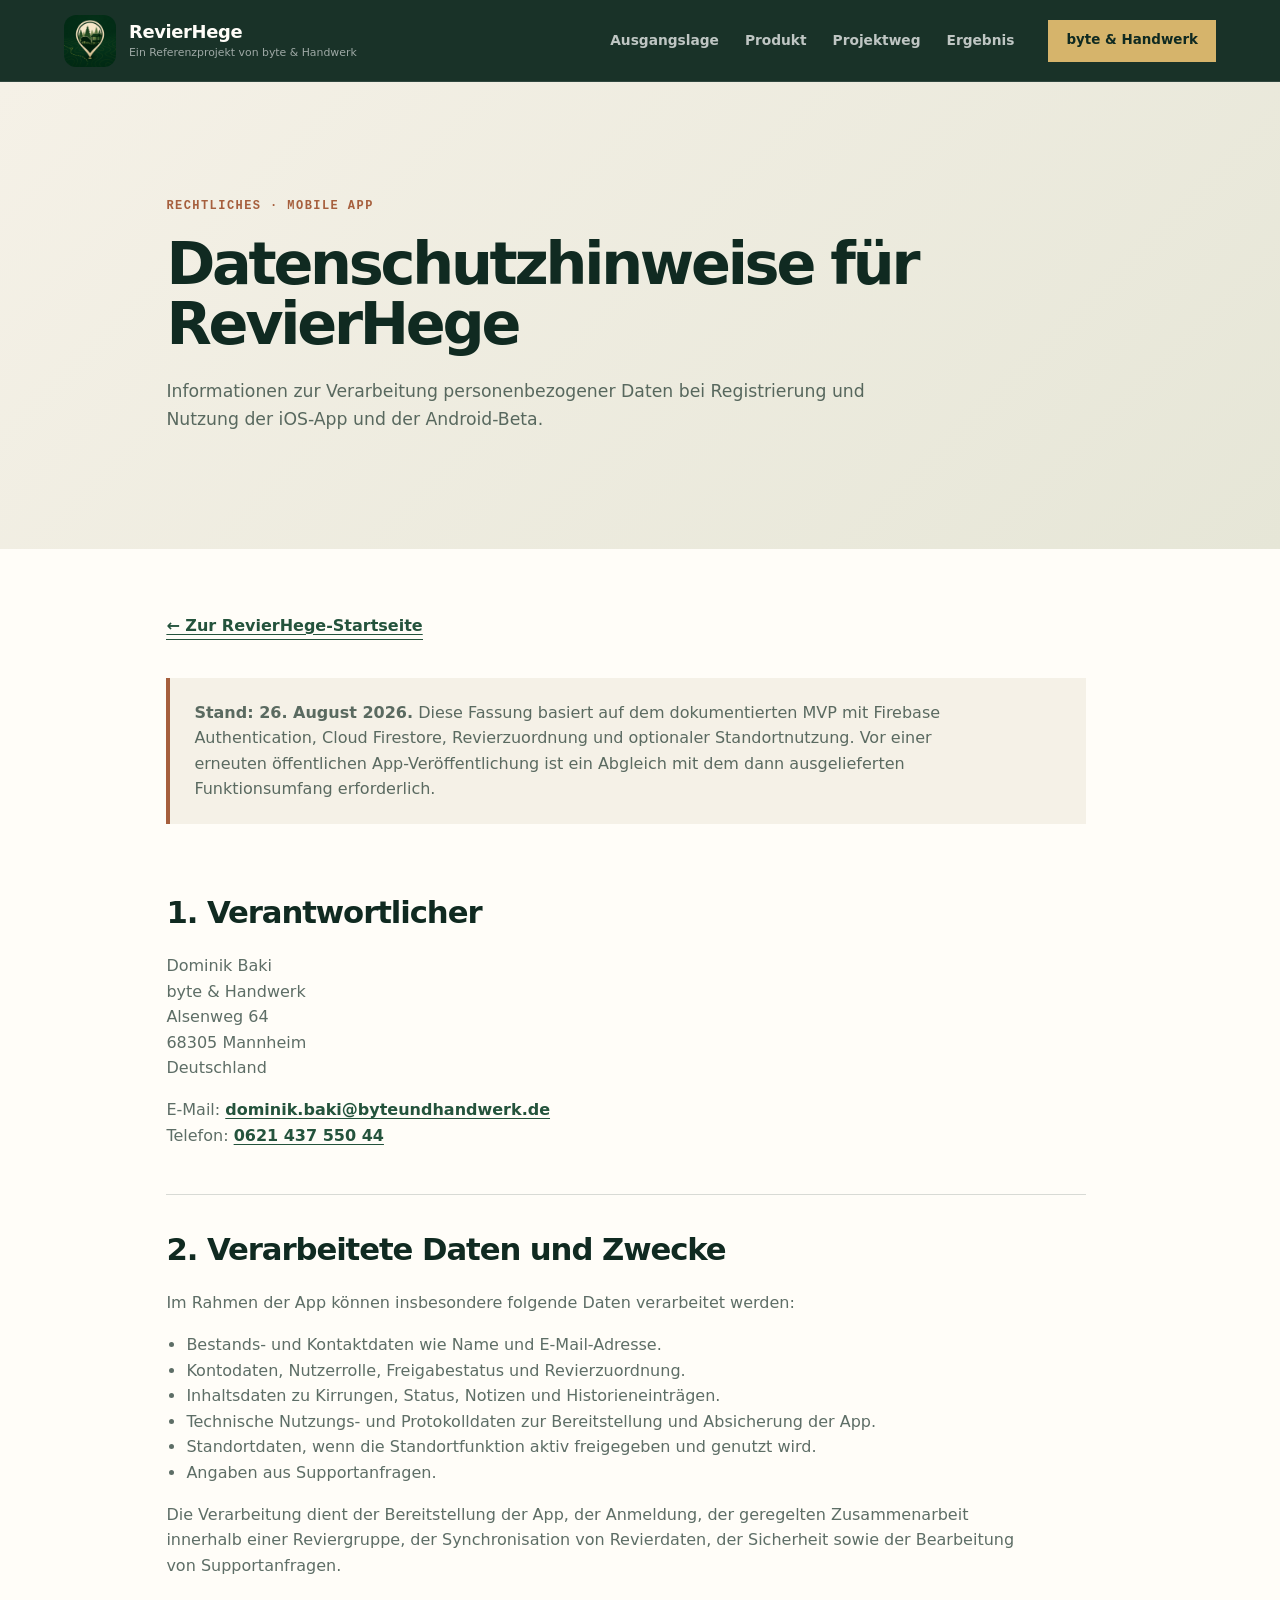
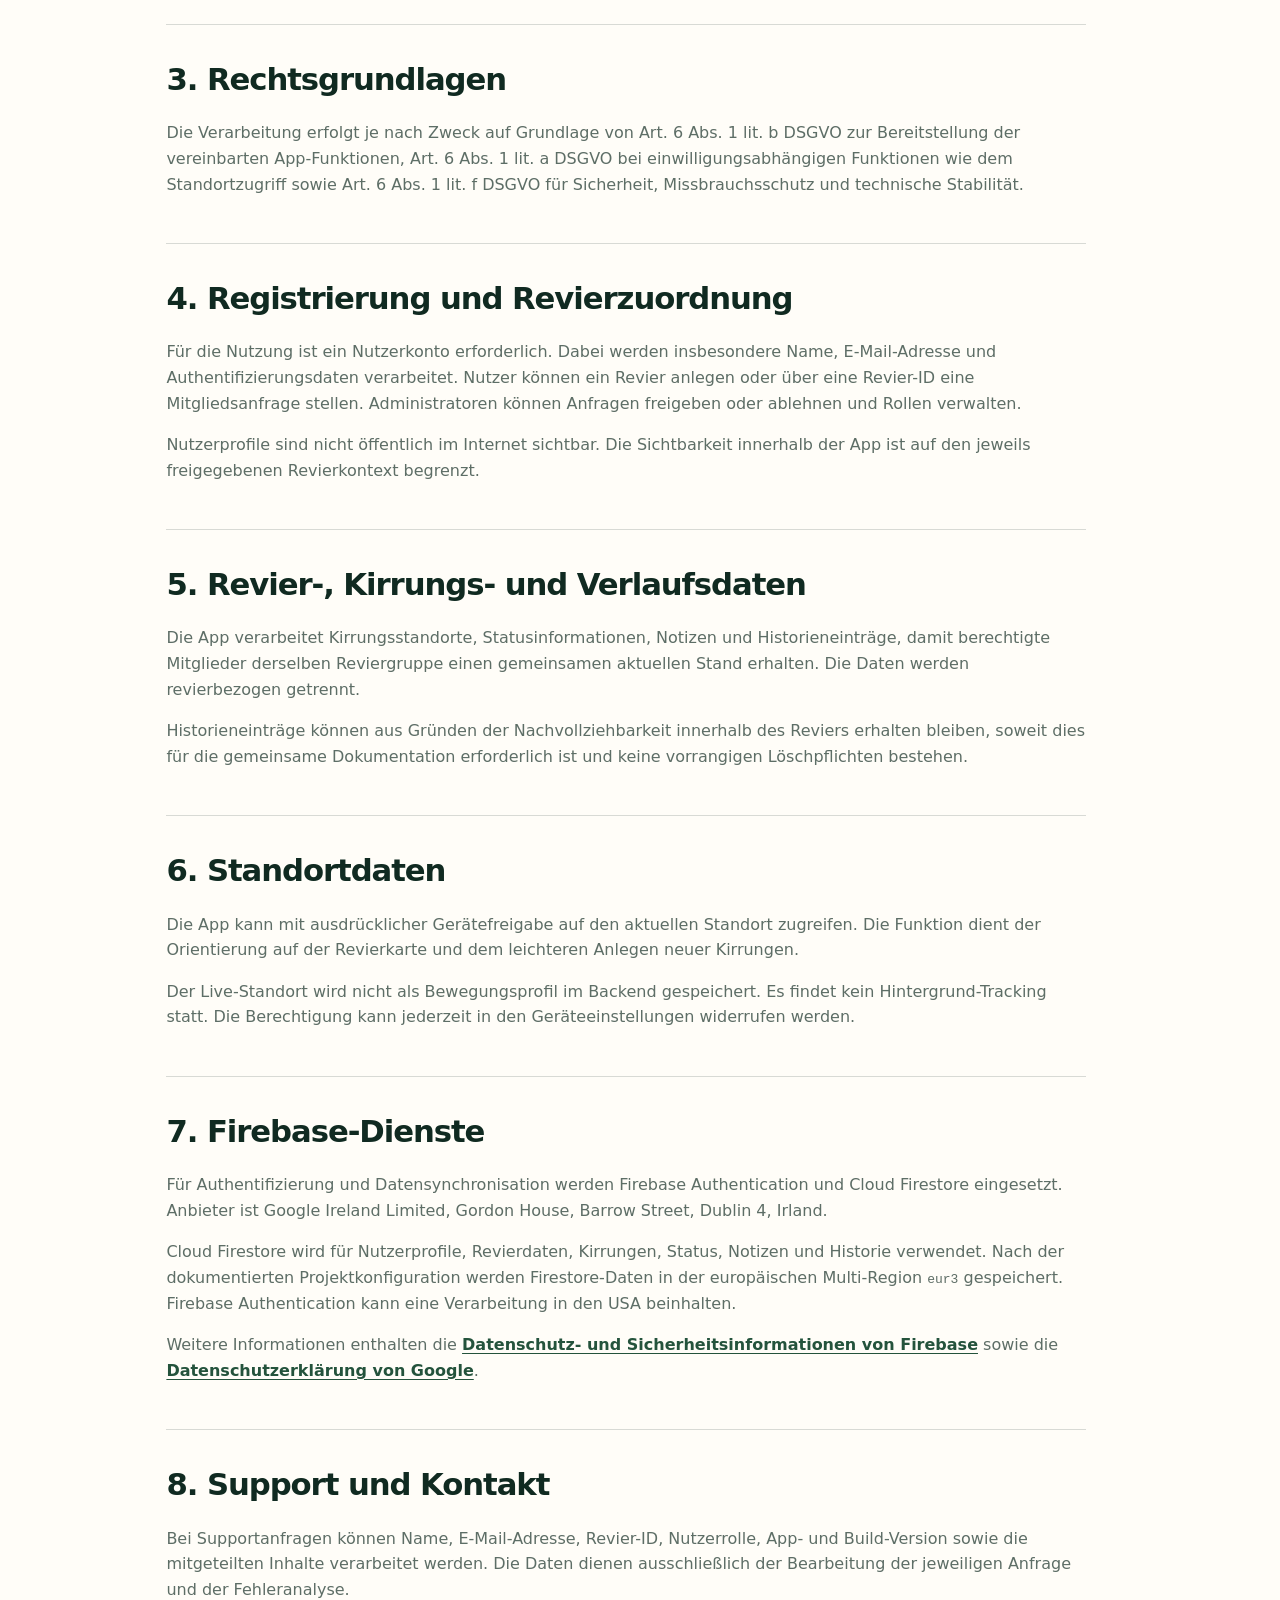
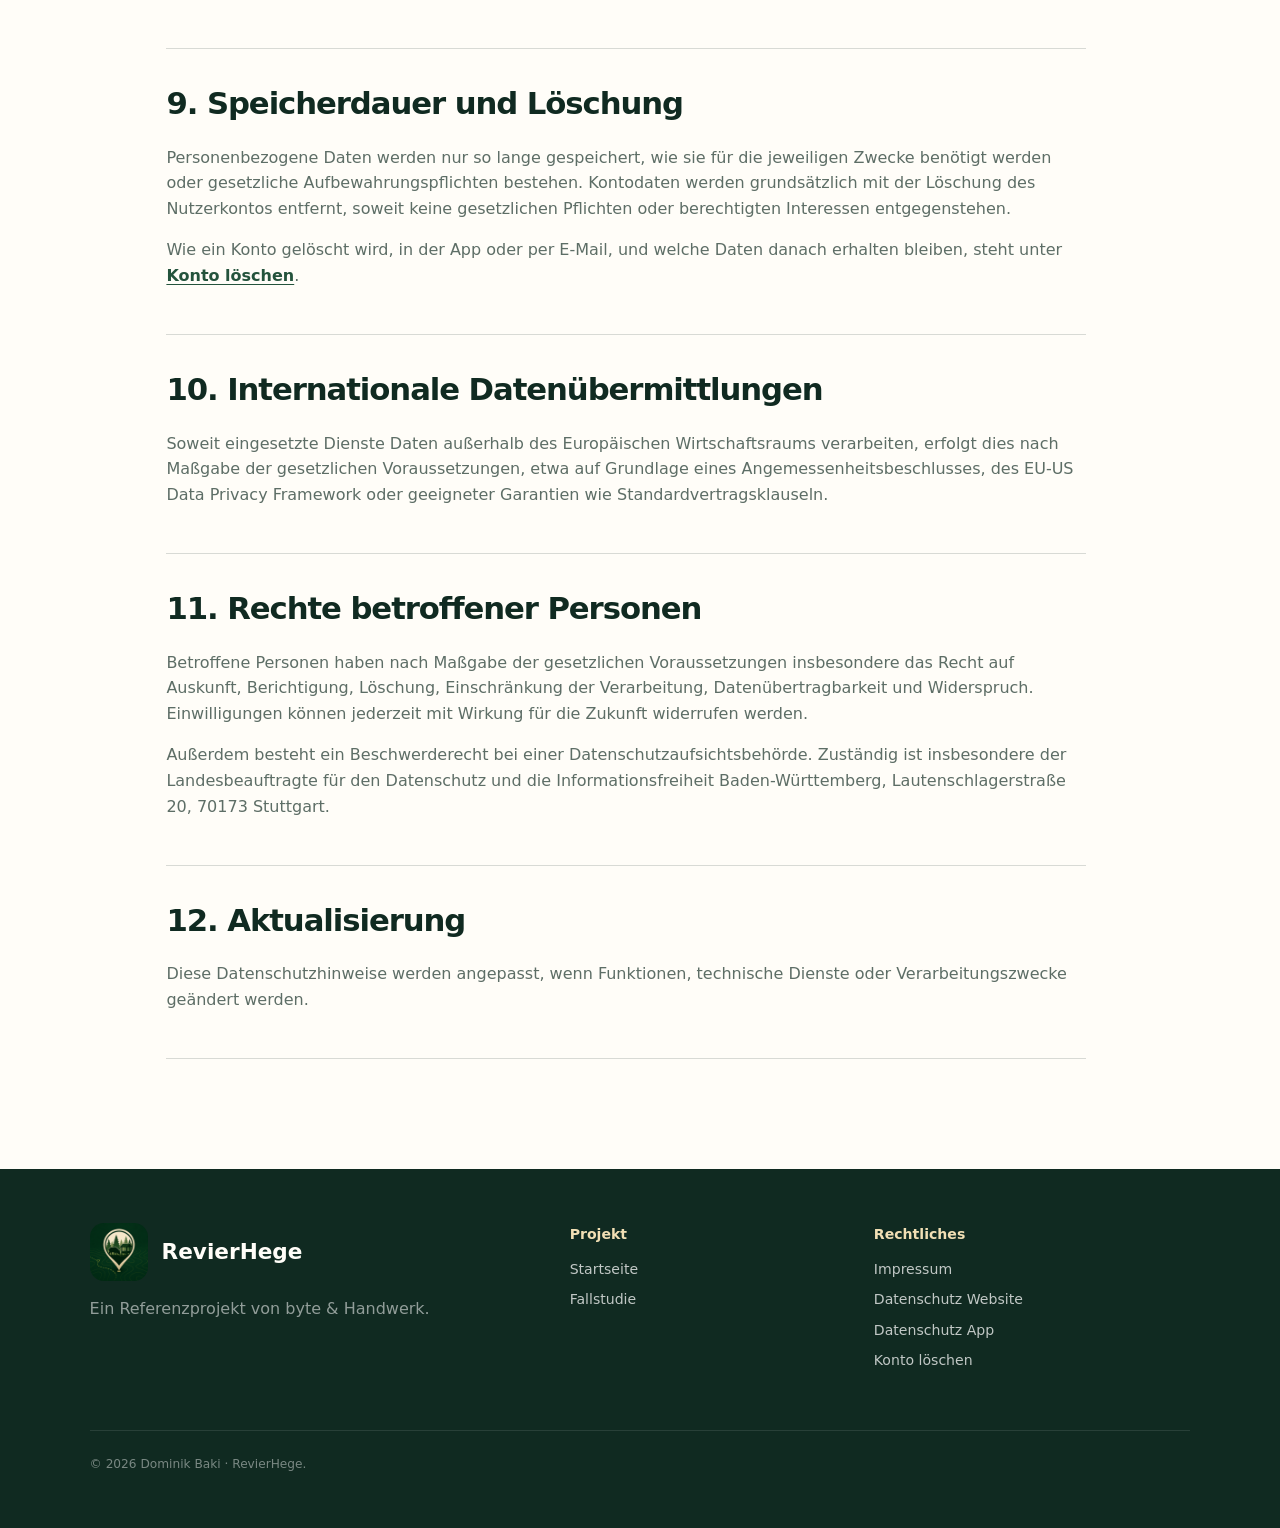
==== commit d0b656f1: "feat: Seite „Konto löschen“ für die App, verlinkt in Fußleiste und Datenschutz Google Play verlangt " ====
--- a/app-datenschutz.html
+++ b/app-datenschutz.html
@@ -90,6 +90,7 @@
           <section>
             <h2>9. Speicherdauer und Löschung</h2>
             <p>Personenbezogene Daten werden nur so lange gespeichert, wie sie für die jeweiligen Zwecke benötigt werden oder gesetzliche Aufbewahrungspflichten bestehen. Kontodaten werden grundsätzlich mit der Löschung des Nutzerkontos entfernt, soweit keine gesetzlichen Pflichten oder berechtigten Interessen entgegenstehen.</p>
+            <p>Wie ein Konto gelöscht wird, in der App oder per E-Mail, und welche Daten danach erhalten bleiben, steht unter <a href="konto-loeschen.html">Konto löschen</a>.</p>
           </section>
 
           <section>
@@ -114,7 +115,7 @@
     <footer class="site-footer">
       <div class="footer-brand"><div class="footer-mark"><img src="assets/images/revierhege-icon.png" alt=""><strong>RevierHege</strong></div><p>Ein Referenzprojekt von byte &amp; Handwerk.</p></div>
       <div class="footer-links"><strong>Projekt</strong><a href="index.html">Startseite</a><a href="https://byteundhandwerk.de/referenz-revierhege.html">Fallstudie</a></div>
-      <div class="footer-links"><strong>Rechtliches</strong><a href="impressum.html">Impressum</a><a href="datenschutz.html">Datenschutz Website</a><a href="app-datenschutz.html" aria-current="page">Datenschutz App</a></div>
+      <div class="footer-links"><strong>Rechtliches</strong><a href="impressum.html">Impressum</a><a href="datenschutz.html">Datenschutz Website</a><a href="app-datenschutz.html" aria-current="page">Datenschutz App</a><a href="konto-loeschen.html">Konto löschen</a></div>
       <div class="footer-meta">© <span data-current-year>2026</span> Dominik Baki · RevierHege.</div>
     </footer>
   </body>
